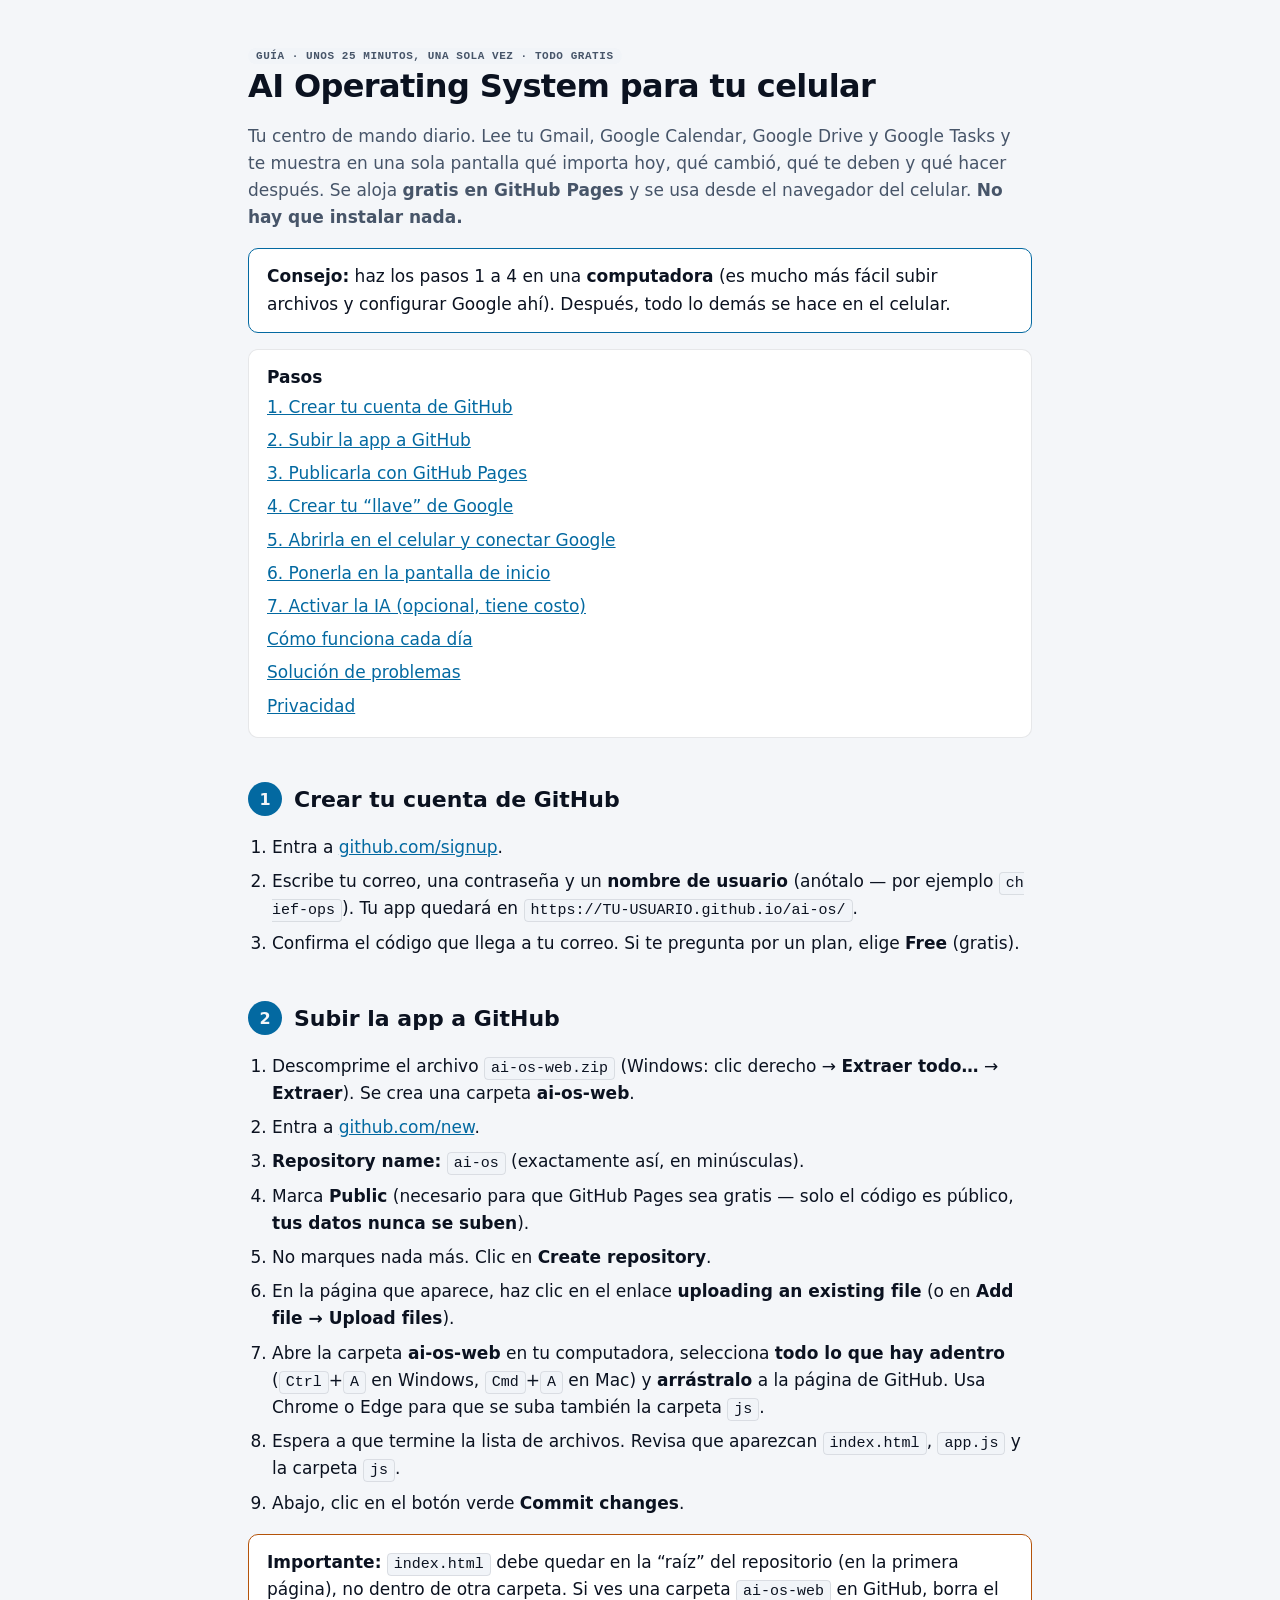
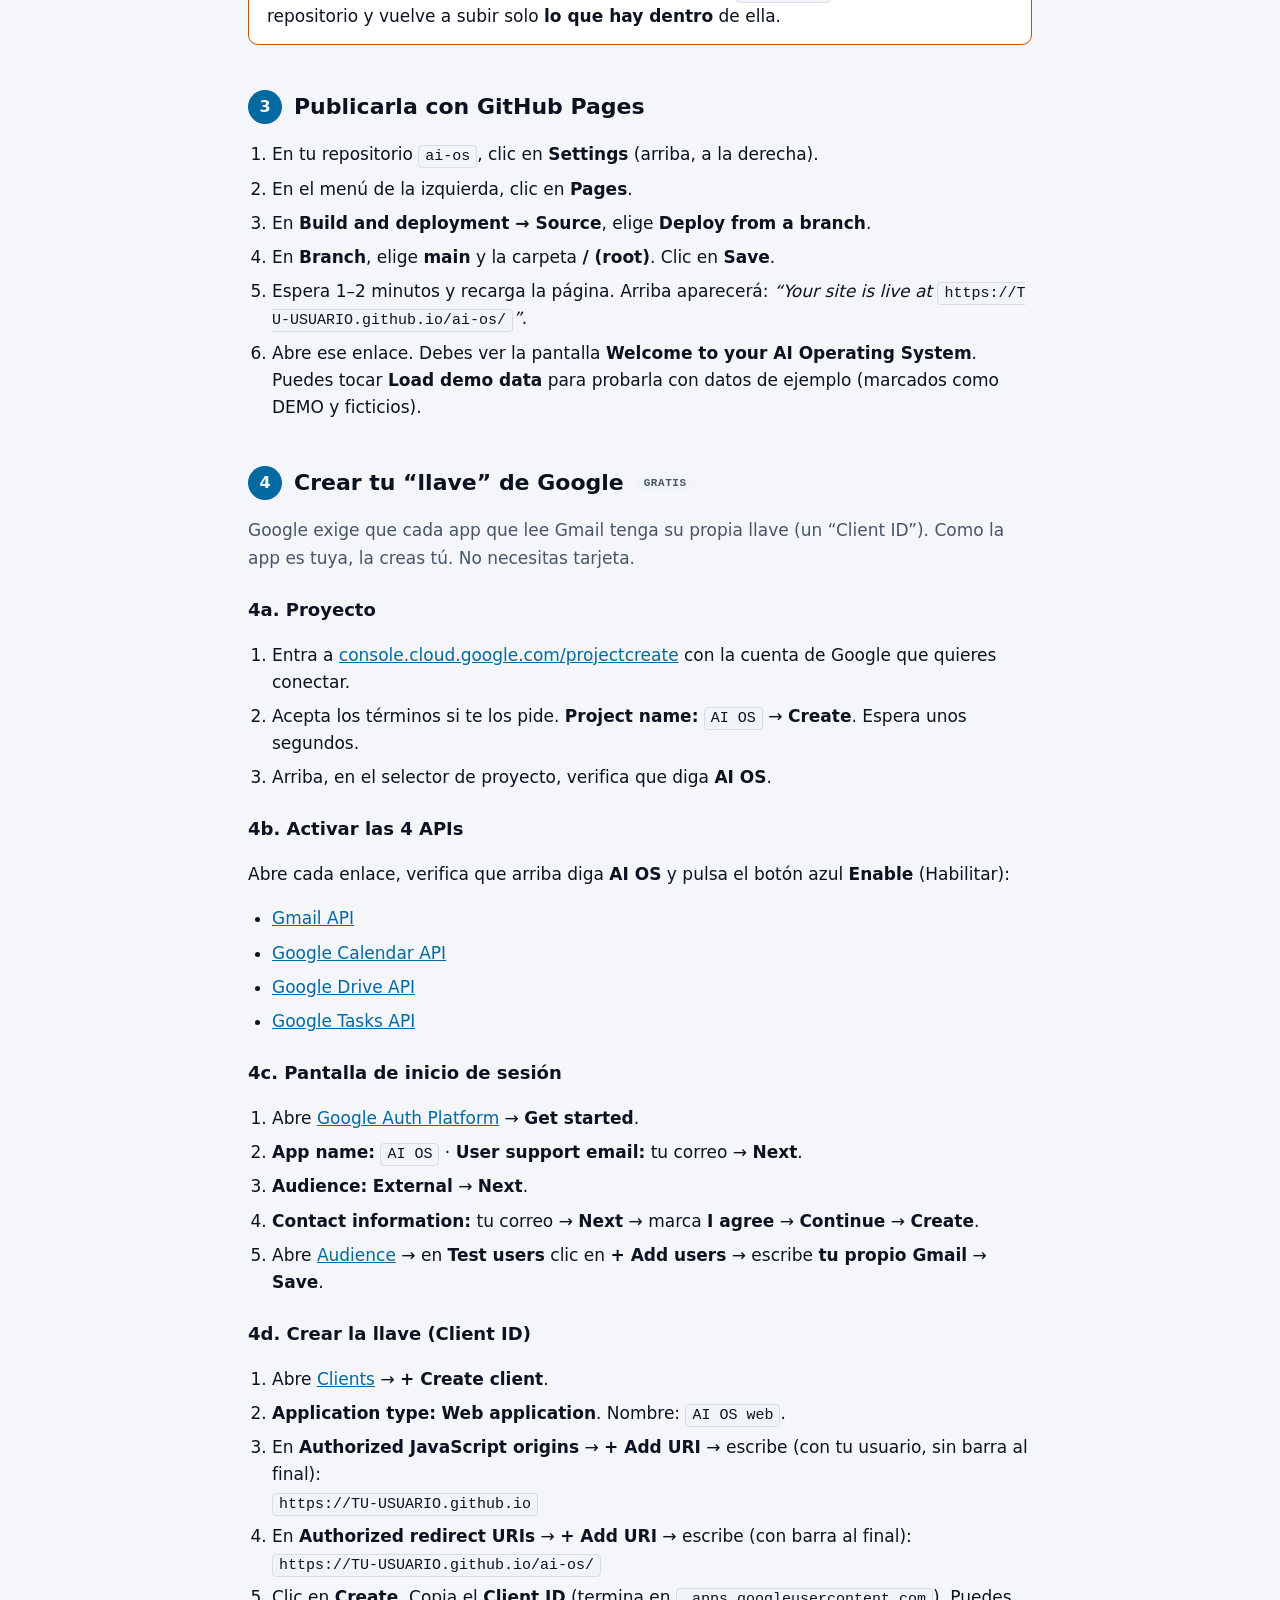
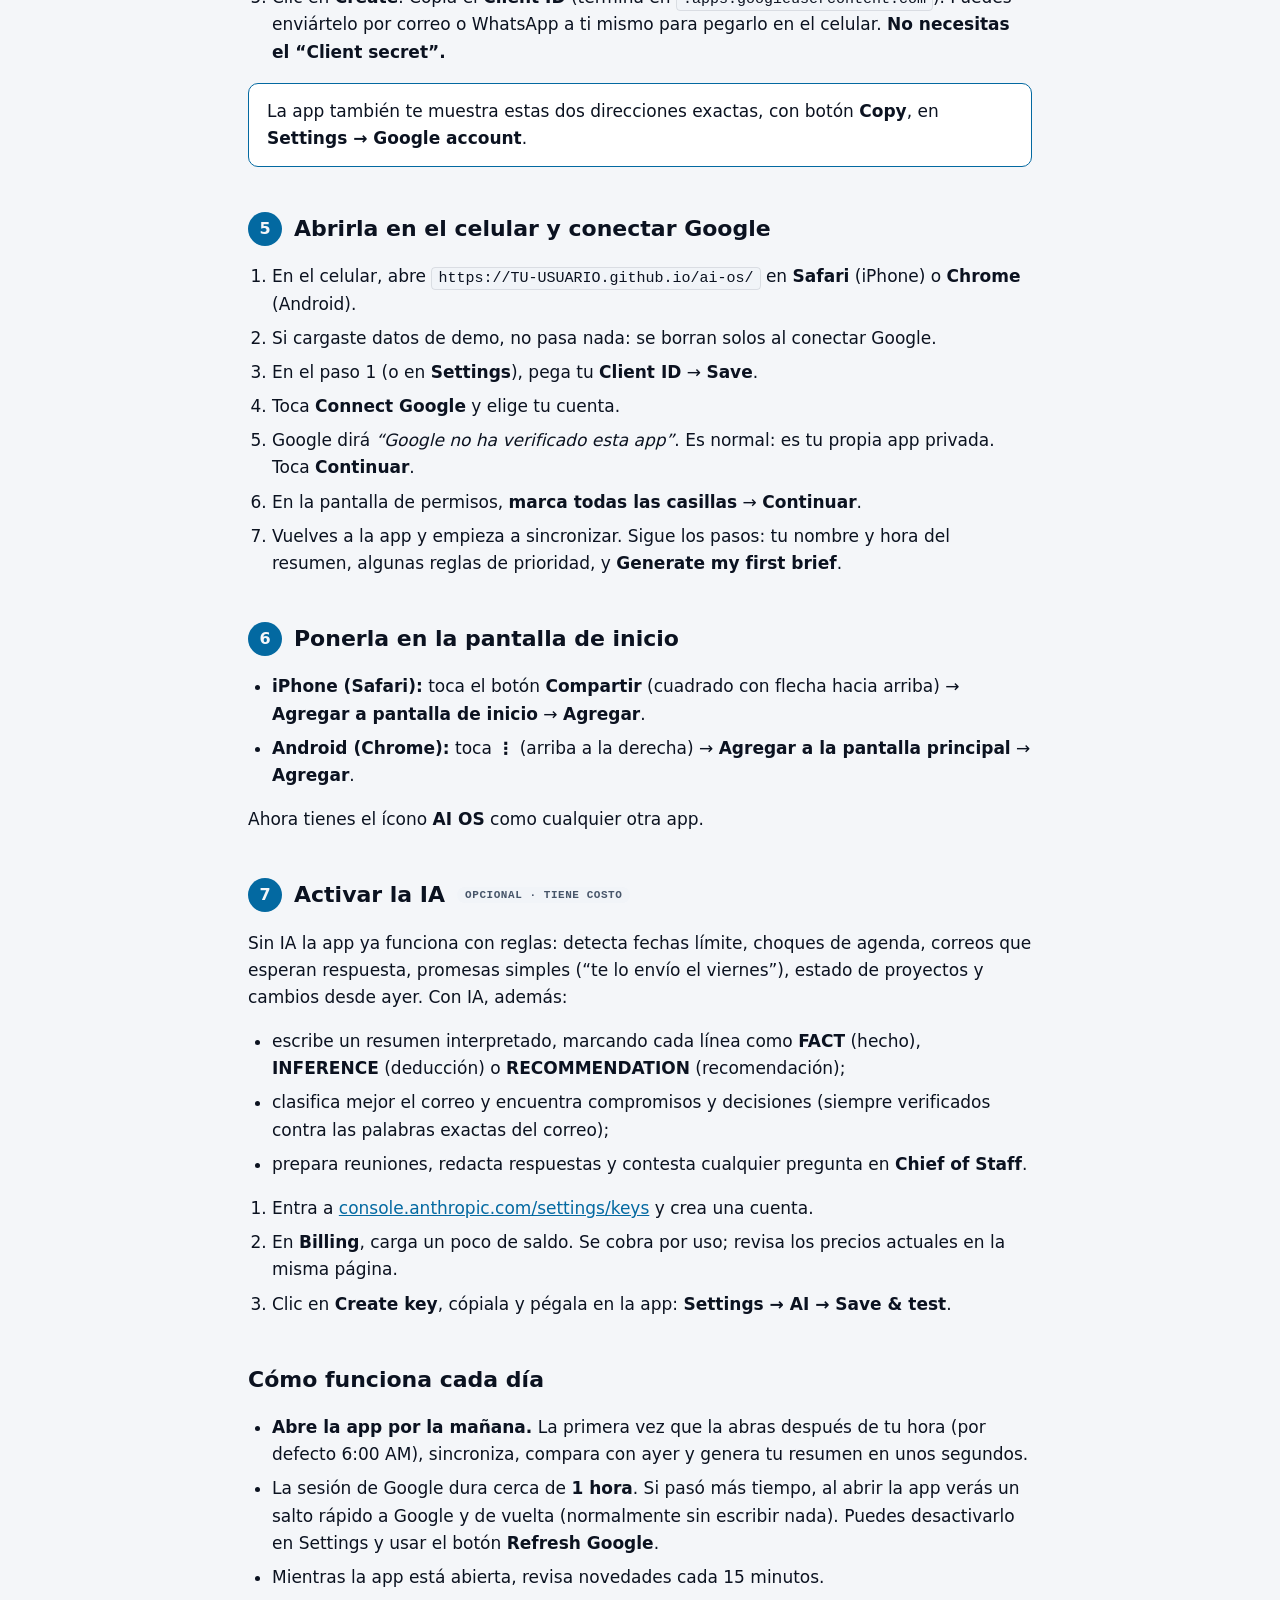
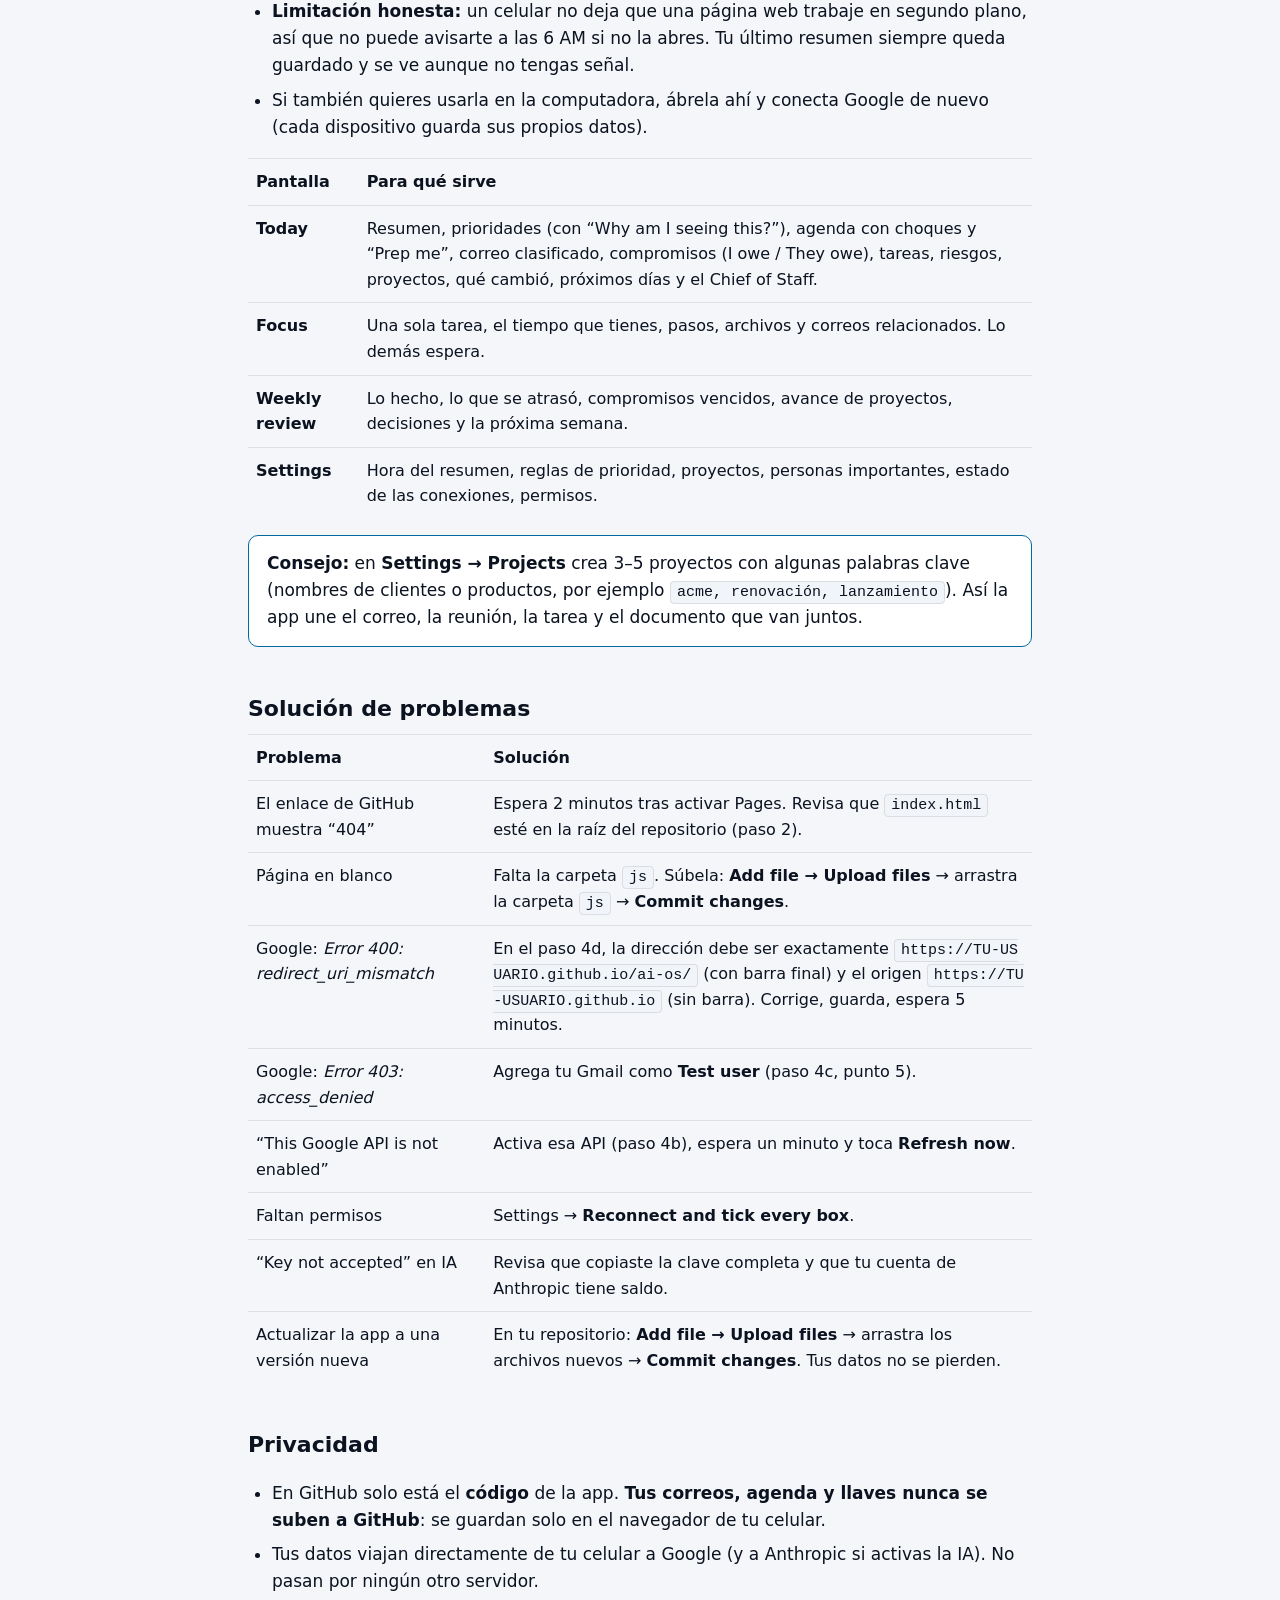
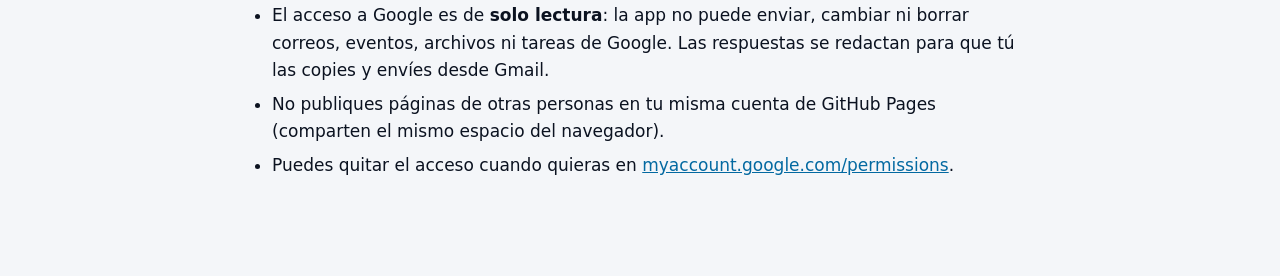
==== GUIA.html @ f46cb082 "Add files via upload" ====
<!doctype html>
<html lang="es">
<head>
<meta charset="utf-8">
<meta name="viewport" content="width=device-width, initial-scale=1">
<title>Guía de instalación — AI Operating System</title>
<style>
:root{--bg:#0A0D14;--s1:#111622;--s2:#182030;--bd:rgba(255,255,255,.09);--tx:#E2E8F0;--mu:#A3B1C4;--pri:#38BDF8;--warn:#FBBF24;color-scheme:dark}
@media (prefers-color-scheme: light){:root{--bg:#F4F6F9;--s1:#FFFFFF;--s2:#F1F4F8;--bd:rgba(15,23,42,.10);--tx:#0B1220;--mu:#475569;--pri:#0369A1;--warn:#B45309;color-scheme:light}}
*{box-sizing:border-box}
body{margin:0;background:var(--bg);color:var(--tx);font:17px/1.6 system-ui,-apple-system,'Segoe UI',sans-serif}
main{max-width:820px;margin:0 auto;padding:40px 18px 80px}
h1{font-size:32px;line-height:1.2;margin:0 0 8px;letter-spacing:-.02em}
h2{font-size:22px;margin:44px 0 8px;display:flex;gap:12px;align-items:center}
h2 .n{display:inline-flex;width:34px;height:34px;border-radius:50%;background:var(--pri);color:var(--bg);font-size:16px;align-items:center;justify-content:center;flex:0 0 auto}
h3{font-size:18px;margin:24px 0 6px}
.mu{color:var(--mu)} a{color:var(--pri)}
ol,ul{padding-left:24px} li{margin:7px 0}
code{font:15px ui-monospace,Consolas,monospace;background:var(--s2);border:1px solid var(--bd);padding:2px 6px;border-radius:4px;word-break:break-all}
.box{background:var(--s1);border:1px solid var(--bd);border-radius:10px;padding:14px 18px;margin:16px 0}
.tip{border-color:var(--pri)} .warn{border-color:var(--warn)}
.tag{display:inline-block;font:600 11px ui-monospace,monospace;letter-spacing:.05em;padding:2px 8px;border-radius:999px;background:var(--s2);color:var(--mu);text-transform:uppercase}
table{border-collapse:collapse;width:100%;font-size:16px} td,th{border-top:1px solid var(--bd);padding:10px 8px;text-align:left;vertical-align:top}
.toc a{display:block;padding:3px 0}
</style>
</head>
<body><main>
<span class="tag">Guía · unos 25 minutos, una sola vez · todo gratis</span>
<h1>AI Operating System para tu celular</h1>
<p class="mu">Tu centro de mando diario. Lee tu Gmail, Google Calendar, Google Drive y Google Tasks y te muestra en una sola pantalla qué importa hoy, qué cambió, qué te deben y qué hacer después. Se aloja <b>gratis en GitHub Pages</b> y se usa desde el navegador del celular. <b>No hay que instalar nada.</b></p>

<div class="box tip"><b>Consejo:</b> haz los pasos 1 a 4 en una <b>computadora</b> (es mucho más fácil subir archivos y configurar Google ahí). Después, todo lo demás se hace en el celular.</div>

<div class="box toc"><b>Pasos</b>
<a href="#github">1. Crear tu cuenta de GitHub</a>
<a href="#subir">2. Subir la app a GitHub</a>
<a href="#pages">3. Publicarla con GitHub Pages</a>
<a href="#google">4. Crear tu “llave” de Google</a>
<a href="#celular">5. Abrirla en el celular y conectar Google</a>
<a href="#inicio">6. Ponerla en la pantalla de inicio</a>
<a href="#ia">7. Activar la IA (opcional, tiene costo)</a>
<a href="#uso">Cómo funciona cada día</a>
<a href="#problemas">Solución de problemas</a>
<a href="#privacidad">Privacidad</a>
</div>

<h2 id="github"><span class="n">1</span>Crear tu cuenta de GitHub</h2>
<ol>
<li>Entra a <a href="https://github.com/signup" target="_blank" rel="noopener">github.com/signup</a>.</li>
<li>Escribe tu correo, una contraseña y un <b>nombre de usuario</b> (anótalo — por ejemplo <code>chief-ops</code>). Tu app quedará en <code>https://TU-USUARIO.github.io/ai-os/</code>.</li>
<li>Confirma el código que llega a tu correo. Si te pregunta por un plan, elige <b>Free</b> (gratis).</li>
</ol>

<h2 id="subir"><span class="n">2</span>Subir la app a GitHub</h2>
<ol>
<li>Descomprime el archivo <code>ai-os-web.zip</code> (Windows: clic derecho → <b>Extraer todo…</b> → <b>Extraer</b>). Se crea una carpeta <b>ai-os-web</b>.</li>
<li>Entra a <a href="https://github.com/new" target="_blank" rel="noopener">github.com/new</a>.</li>
<li><b>Repository name:</b> <code>ai-os</code> (exactamente así, en minúsculas).</li>
<li>Marca <b>Public</b> (necesario para que GitHub Pages sea gratis — solo el código es público, <b>tus datos nunca se suben</b>).</li>
<li>No marques nada más. Clic en <b>Create repository</b>.</li>
<li>En la página que aparece, haz clic en el enlace <b>uploading an existing file</b> (o en <b>Add file → Upload files</b>).</li>
<li>Abre la carpeta <b>ai-os-web</b> en tu computadora, selecciona <b>todo lo que hay adentro</b> (<code>Ctrl</code>+<code>A</code> en Windows, <code>Cmd</code>+<code>A</code> en Mac) y <b>arrástralo</b> a la página de GitHub. Usa Chrome o Edge para que se suba también la carpeta <code>js</code>.</li>
<li>Espera a que termine la lista de archivos. Revisa que aparezcan <code>index.html</code>, <code>app.js</code> y la carpeta <code>js</code>.</li>
<li>Abajo, clic en el botón verde <b>Commit changes</b>.</li>
</ol>
<div class="box warn"><b>Importante:</b> <code>index.html</code> debe quedar en la “raíz” del repositorio (en la primera página), no dentro de otra carpeta. Si ves una carpeta <code>ai-os-web</code> en GitHub, borra el repositorio y vuelve a subir solo <b>lo que hay dentro</b> de ella.</div>

<h2 id="pages"><span class="n">3</span>Publicarla con GitHub Pages</h2>
<ol>
<li>En tu repositorio <code>ai-os</code>, clic en <b>Settings</b> (arriba, a la derecha).</li>
<li>En el menú de la izquierda, clic en <b>Pages</b>.</li>
<li>En <b>Build and deployment → Source</b>, elige <b>Deploy from a branch</b>.</li>
<li>En <b>Branch</b>, elige <b>main</b> y la carpeta <b>/ (root)</b>. Clic en <b>Save</b>.</li>
<li>Espera 1–2 minutos y recarga la página. Arriba aparecerá: <i>“Your site is live at <code>https://TU-USUARIO.github.io/ai-os/</code>”</i>.</li>
<li>Abre ese enlace. Debes ver la pantalla <b>Welcome to your AI Operating System</b>. Puedes tocar <b>Load demo data</b> para probarla con datos de ejemplo (marcados como DEMO y ficticios).</li>
</ol>

<h2 id="google"><span class="n">4</span>Crear tu “llave” de Google <span class="tag">gratis</span></h2>
<p class="mu">Google exige que cada app que lee Gmail tenga su propia llave (un “Client ID”). Como la app es tuya, la creas tú. No necesitas tarjeta.</p>
<h3>4a. Proyecto</h3>
<ol>
<li>Entra a <a href="https://console.cloud.google.com/projectcreate" target="_blank" rel="noopener">console.cloud.google.com/projectcreate</a> con la cuenta de Google que quieres conectar.</li>
<li>Acepta los términos si te los pide. <b>Project name:</b> <code>AI OS</code> → <b>Create</b>. Espera unos segundos.</li>
<li>Arriba, en el selector de proyecto, verifica que diga <b>AI OS</b>.</li>
</ol>
<h3>4b. Activar las 4 APIs</h3>
<p>Abre cada enlace, verifica que arriba diga <b>AI OS</b> y pulsa el botón azul <b>Enable</b> (Habilitar):</p>
<ul>
<li><a href="https://console.cloud.google.com/apis/library/gmail.googleapis.com" target="_blank" rel="noopener">Gmail API</a></li>
<li><a href="https://console.cloud.google.com/apis/library/calendar-json.googleapis.com" target="_blank" rel="noopener">Google Calendar API</a></li>
<li><a href="https://console.cloud.google.com/apis/library/drive.googleapis.com" target="_blank" rel="noopener">Google Drive API</a></li>
<li><a href="https://console.cloud.google.com/apis/library/tasks.googleapis.com" target="_blank" rel="noopener">Google Tasks API</a></li>
</ul>
<h3>4c. Pantalla de inicio de sesión</h3>
<ol>
<li>Abre <a href="https://console.cloud.google.com/auth/overview" target="_blank" rel="noopener">Google Auth Platform</a> → <b>Get started</b>.</li>
<li><b>App name:</b> <code>AI OS</code> · <b>User support email:</b> tu correo → <b>Next</b>.</li>
<li><b>Audience:</b> <b>External</b> → <b>Next</b>.</li>
<li><b>Contact information:</b> tu correo → <b>Next</b> → marca <b>I agree</b> → <b>Continue</b> → <b>Create</b>.</li>
<li>Abre <a href="https://console.cloud.google.com/auth/audience" target="_blank" rel="noopener">Audience</a> → en <b>Test users</b> clic en <b>+ Add users</b> → escribe <b>tu propio Gmail</b> → <b>Save</b>.</li>
</ol>
<h3>4d. Crear la llave (Client ID)</h3>
<ol>
<li>Abre <a href="https://console.cloud.google.com/auth/clients" target="_blank" rel="noopener">Clients</a> → <b>+ Create client</b>.</li>
<li><b>Application type:</b> <b>Web application</b>. Nombre: <code>AI OS web</code>.</li>
<li>En <b>Authorized JavaScript origins</b> → <b>+ Add URI</b> → escribe (con tu usuario, sin barra al final):<br><code>https://TU-USUARIO.github.io</code></li>
<li>En <b>Authorized redirect URIs</b> → <b>+ Add URI</b> → escribe (con barra al final):<br><code>https://TU-USUARIO.github.io/ai-os/</code></li>
<li>Clic en <b>Create</b>. Copia el <b>Client ID</b> (termina en <code>.apps.googleusercontent.com</code>). Puedes enviártelo por correo o WhatsApp a ti mismo para pegarlo en el celular. <b>No necesitas el “Client secret”.</b></li>
</ol>
<div class="box tip">La app también te muestra estas dos direcciones exactas, con botón <b>Copy</b>, en <b>Settings → Google account</b>.</div>

<h2 id="celular"><span class="n">5</span>Abrirla en el celular y conectar Google</h2>
<ol>
<li>En el celular, abre <code>https://TU-USUARIO.github.io/ai-os/</code> en <b>Safari</b> (iPhone) o <b>Chrome</b> (Android).</li>
<li>Si cargaste datos de demo, no pasa nada: se borran solos al conectar Google.</li>
<li>En el paso 1 (o en <b>Settings</b>), pega tu <b>Client ID</b> → <b>Save</b>.</li>
<li>Toca <b>Connect Google</b> y elige tu cuenta.</li>
<li>Google dirá <i>“Google no ha verificado esta app”</i>. Es normal: es tu propia app privada. Toca <b>Continuar</b>.</li>
<li>En la pantalla de permisos, <b>marca todas las casillas</b> → <b>Continuar</b>.</li>
<li>Vuelves a la app y empieza a sincronizar. Sigue los pasos: tu nombre y hora del resumen, algunas reglas de prioridad, y <b>Generate my first brief</b>.</li>
</ol>

<h2 id="inicio"><span class="n">6</span>Ponerla en la pantalla de inicio</h2>
<ul>
<li><b>iPhone (Safari):</b> toca el botón <b>Compartir</b> (cuadrado con flecha hacia arriba) → <b>Agregar a pantalla de inicio</b> → <b>Agregar</b>.</li>
<li><b>Android (Chrome):</b> toca <b>⋮</b> (arriba a la derecha) → <b>Agregar a la pantalla principal</b> → <b>Agregar</b>.</li>
</ul>
<p>Ahora tienes el ícono <b>AI OS</b> como cualquier otra app.</p>

<h2 id="ia"><span class="n">7</span>Activar la IA <span class="tag">opcional · tiene costo</span></h2>
<p>Sin IA la app ya funciona con reglas: detecta fechas límite, choques de agenda, correos que esperan respuesta, promesas simples (“te lo envío el viernes”), estado de proyectos y cambios desde ayer. Con IA, además:</p>
<ul><li>escribe un resumen interpretado, marcando cada línea como <b>FACT</b> (hecho), <b>INFERENCE</b> (deducción) o <b>RECOMMENDATION</b> (recomendación);</li><li>clasifica mejor el correo y encuentra compromisos y decisiones (siempre verificados contra las palabras exactas del correo);</li><li>prepara reuniones, redacta respuestas y contesta cualquier pregunta en <b>Chief of Staff</b>.</li></ul>
<ol>
<li>Entra a <a href="https://console.anthropic.com/settings/keys" target="_blank" rel="noopener">console.anthropic.com/settings/keys</a> y crea una cuenta.</li>
<li>En <b>Billing</b>, carga un poco de saldo. Se cobra por uso; revisa los precios actuales en la misma página.</li>
<li>Clic en <b>Create key</b>, cópiala y pégala en la app: <b>Settings → AI → Save &amp; test</b>.</li>
</ol>

<h2 id="uso">Cómo funciona cada día</h2>
<ul>
<li><b>Abre la app por la mañana.</b> La primera vez que la abras después de tu hora (por defecto 6:00 AM), sincroniza, compara con ayer y genera tu resumen en unos segundos.</li>
<li>La sesión de Google dura cerca de <b>1 hora</b>. Si pasó más tiempo, al abrir la app verás un salto rápido a Google y de vuelta (normalmente sin escribir nada). Puedes desactivarlo en Settings y usar el botón <b>Refresh Google</b>.</li>
<li>Mientras la app está abierta, revisa novedades cada 15 minutos.</li>
<li><b>Limitación honesta:</b> un celular no deja que una página web trabaje en segundo plano, así que no puede avisarte a las 6 AM si no la abres. Tu último resumen siempre queda guardado y se ve aunque no tengas señal.</li>
<li>Si también quieres usarla en la computadora, ábrela ahí y conecta Google de nuevo (cada dispositivo guarda sus propios datos).</li>
</ul>
<table>
<tr><th>Pantalla</th><th>Para qué sirve</th></tr>
<tr><td><b>Today</b></td><td>Resumen, prioridades (con “Why am I seeing this?”), agenda con choques y “Prep me”, correo clasificado, compromisos (I owe / They owe), tareas, riesgos, proyectos, qué cambió, próximos días y el Chief of Staff.</td></tr>
<tr><td><b>Focus</b></td><td>Una sola tarea, el tiempo que tienes, pasos, archivos y correos relacionados. Lo demás espera.</td></tr>
<tr><td><b>Weekly review</b></td><td>Lo hecho, lo que se atrasó, compromisos vencidos, avance de proyectos, decisiones y la próxima semana.</td></tr>
<tr><td><b>Settings</b></td><td>Hora del resumen, reglas de prioridad, proyectos, personas importantes, estado de las conexiones, permisos.</td></tr>
</table>
<div class="box tip"><b>Consejo:</b> en <b>Settings → Projects</b> crea 3–5 proyectos con algunas palabras clave (nombres de clientes o productos, por ejemplo <code>acme, renovación, lanzamiento</code>). Así la app une el correo, la reunión, la tarea y el documento que van juntos.</div>

<h2 id="problemas">Solución de problemas</h2>
<table>
<tr><th>Problema</th><th>Solución</th></tr>
<tr><td>El enlace de GitHub muestra “404”</td><td>Espera 2 minutos tras activar Pages. Revisa que <code>index.html</code> esté en la raíz del repositorio (paso 2).</td></tr>
<tr><td>Página en blanco</td><td>Falta la carpeta <code>js</code>. Súbela: <b>Add file → Upload files</b> → arrastra la carpeta <code>js</code> → <b>Commit changes</b>.</td></tr>
<tr><td>Google: <i>Error 400: redirect_uri_mismatch</i></td><td>En el paso 4d, la dirección debe ser exactamente <code>https://TU-USUARIO.github.io/ai-os/</code> (con barra final) y el origen <code>https://TU-USUARIO.github.io</code> (sin barra). Corrige, guarda, espera 5 minutos.</td></tr>
<tr><td>Google: <i>Error 403: access_denied</i></td><td>Agrega tu Gmail como <b>Test user</b> (paso 4c, punto 5).</td></tr>
<tr><td>“This Google API is not enabled”</td><td>Activa esa API (paso 4b), espera un minuto y toca <b>Refresh now</b>.</td></tr>
<tr><td>Faltan permisos</td><td>Settings → <b>Reconnect and tick every box</b>.</td></tr>
<tr><td>“Key not accepted” en IA</td><td>Revisa que copiaste la clave completa y que tu cuenta de Anthropic tiene saldo.</td></tr>
<tr><td>Actualizar la app a una versión nueva</td><td>En tu repositorio: <b>Add file → Upload files</b> → arrastra los archivos nuevos → <b>Commit changes</b>. Tus datos no se pierden.</td></tr>
</table>

<h2 id="privacidad">Privacidad</h2>
<ul>
<li>En GitHub solo está el <b>código</b> de la app. <b>Tus correos, agenda y llaves nunca se suben a GitHub</b>: se guardan solo en el navegador de tu celular.</li>
<li>Tus datos viajan directamente de tu celular a Google (y a Anthropic si activas la IA). No pasan por ningún otro servidor.</li>
<li>El acceso a Google es de <b>solo lectura</b>: la app no puede enviar, cambiar ni borrar correos, eventos, archivos ni tareas de Google. Las respuestas se redactan para que tú las copies y envíes desde Gmail.</li>
<li>No publiques páginas de otras personas en tu misma cuenta de GitHub Pages (comparten el mismo espacio del navegador).</li>
<li>Puedes quitar el acceso cuando quieras en <a href="https://myaccount.google.com/permissions" target="_blank" rel="noopener">myaccount.google.com/permissions</a>.</li>
</ul>
</main></body></html>
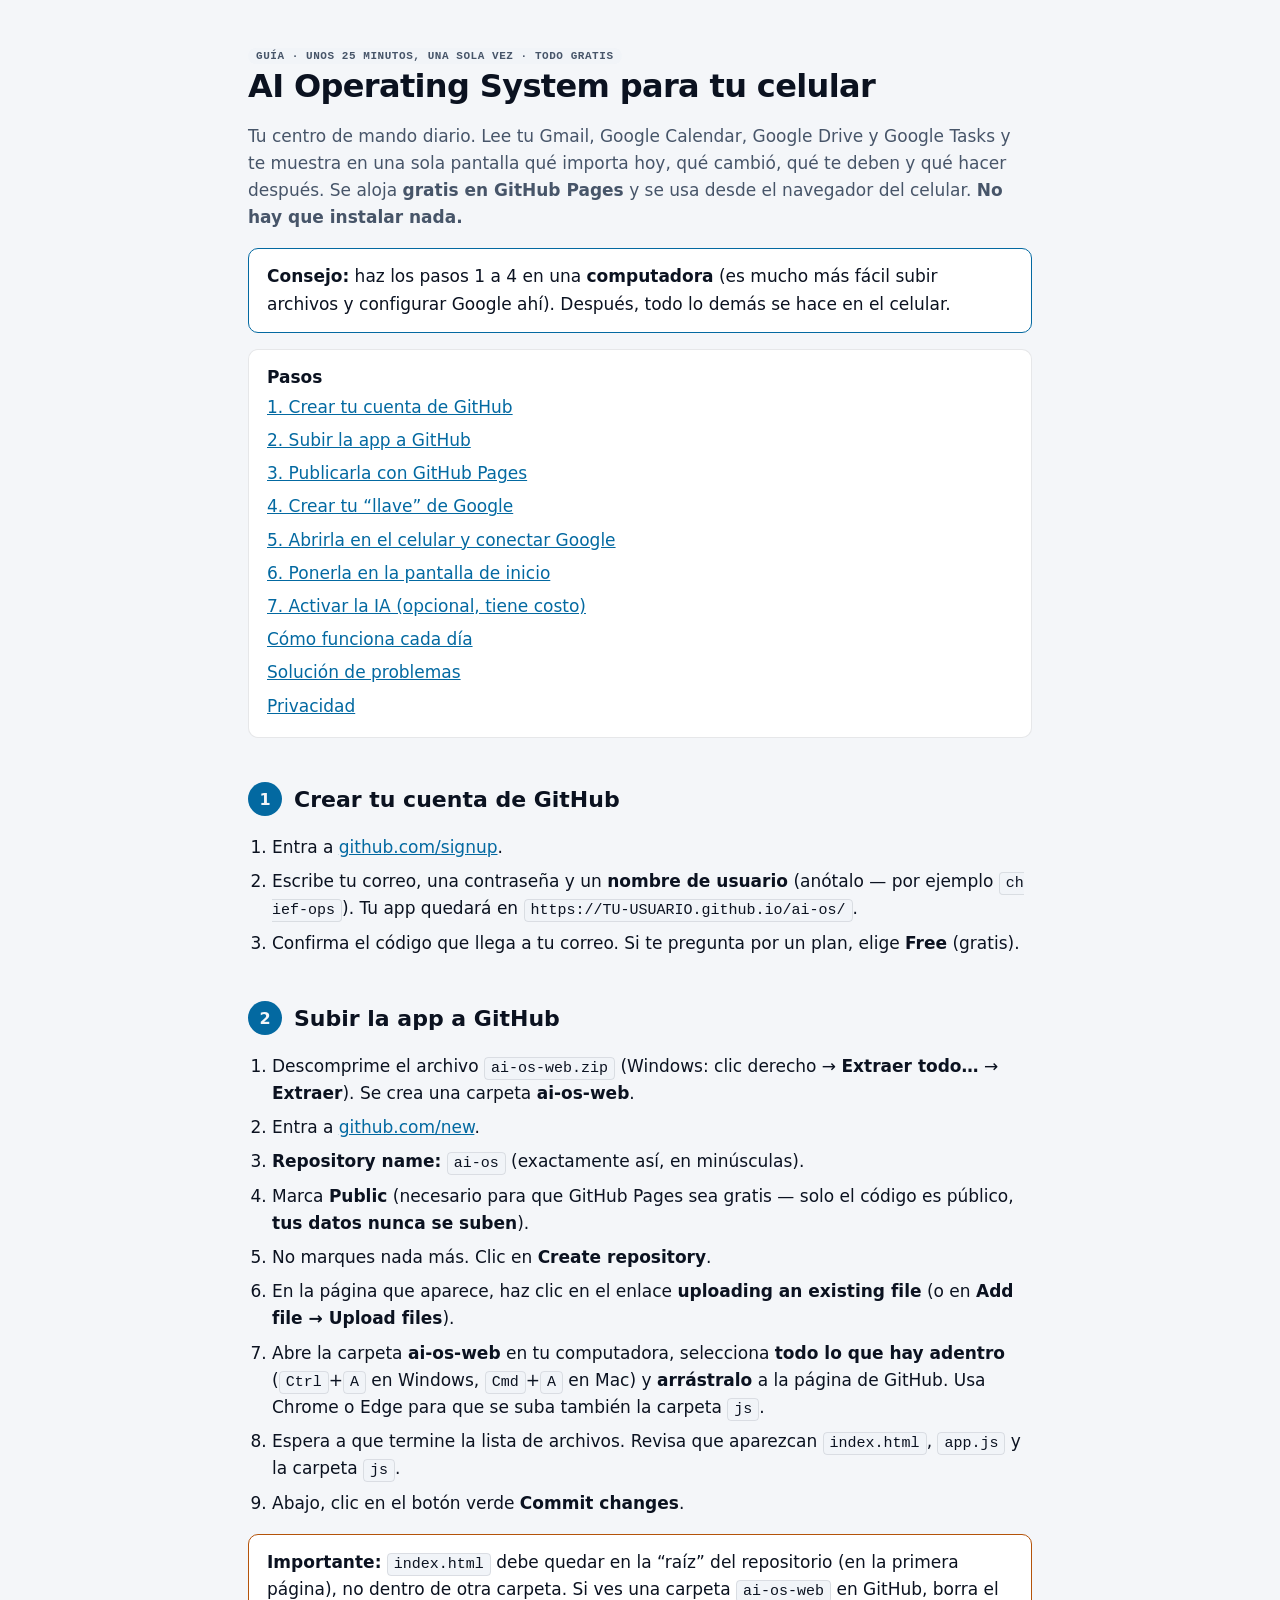
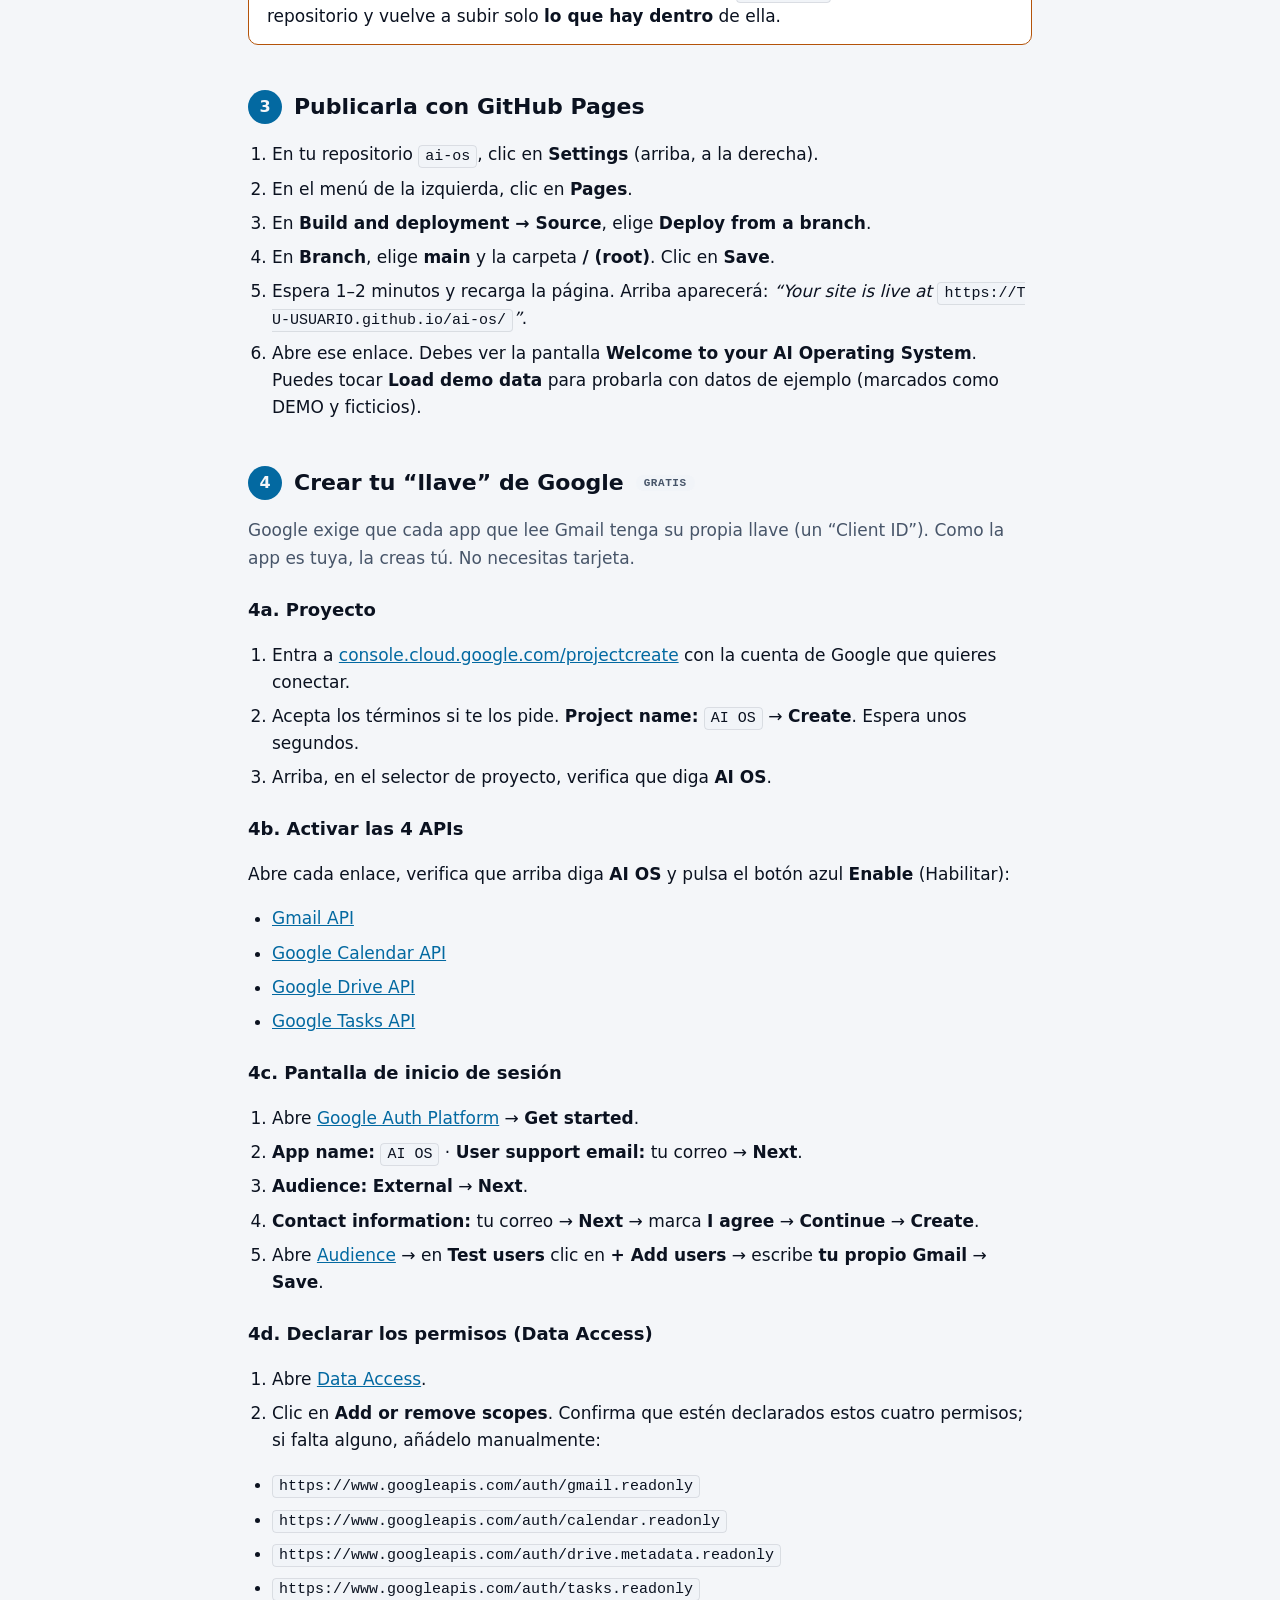
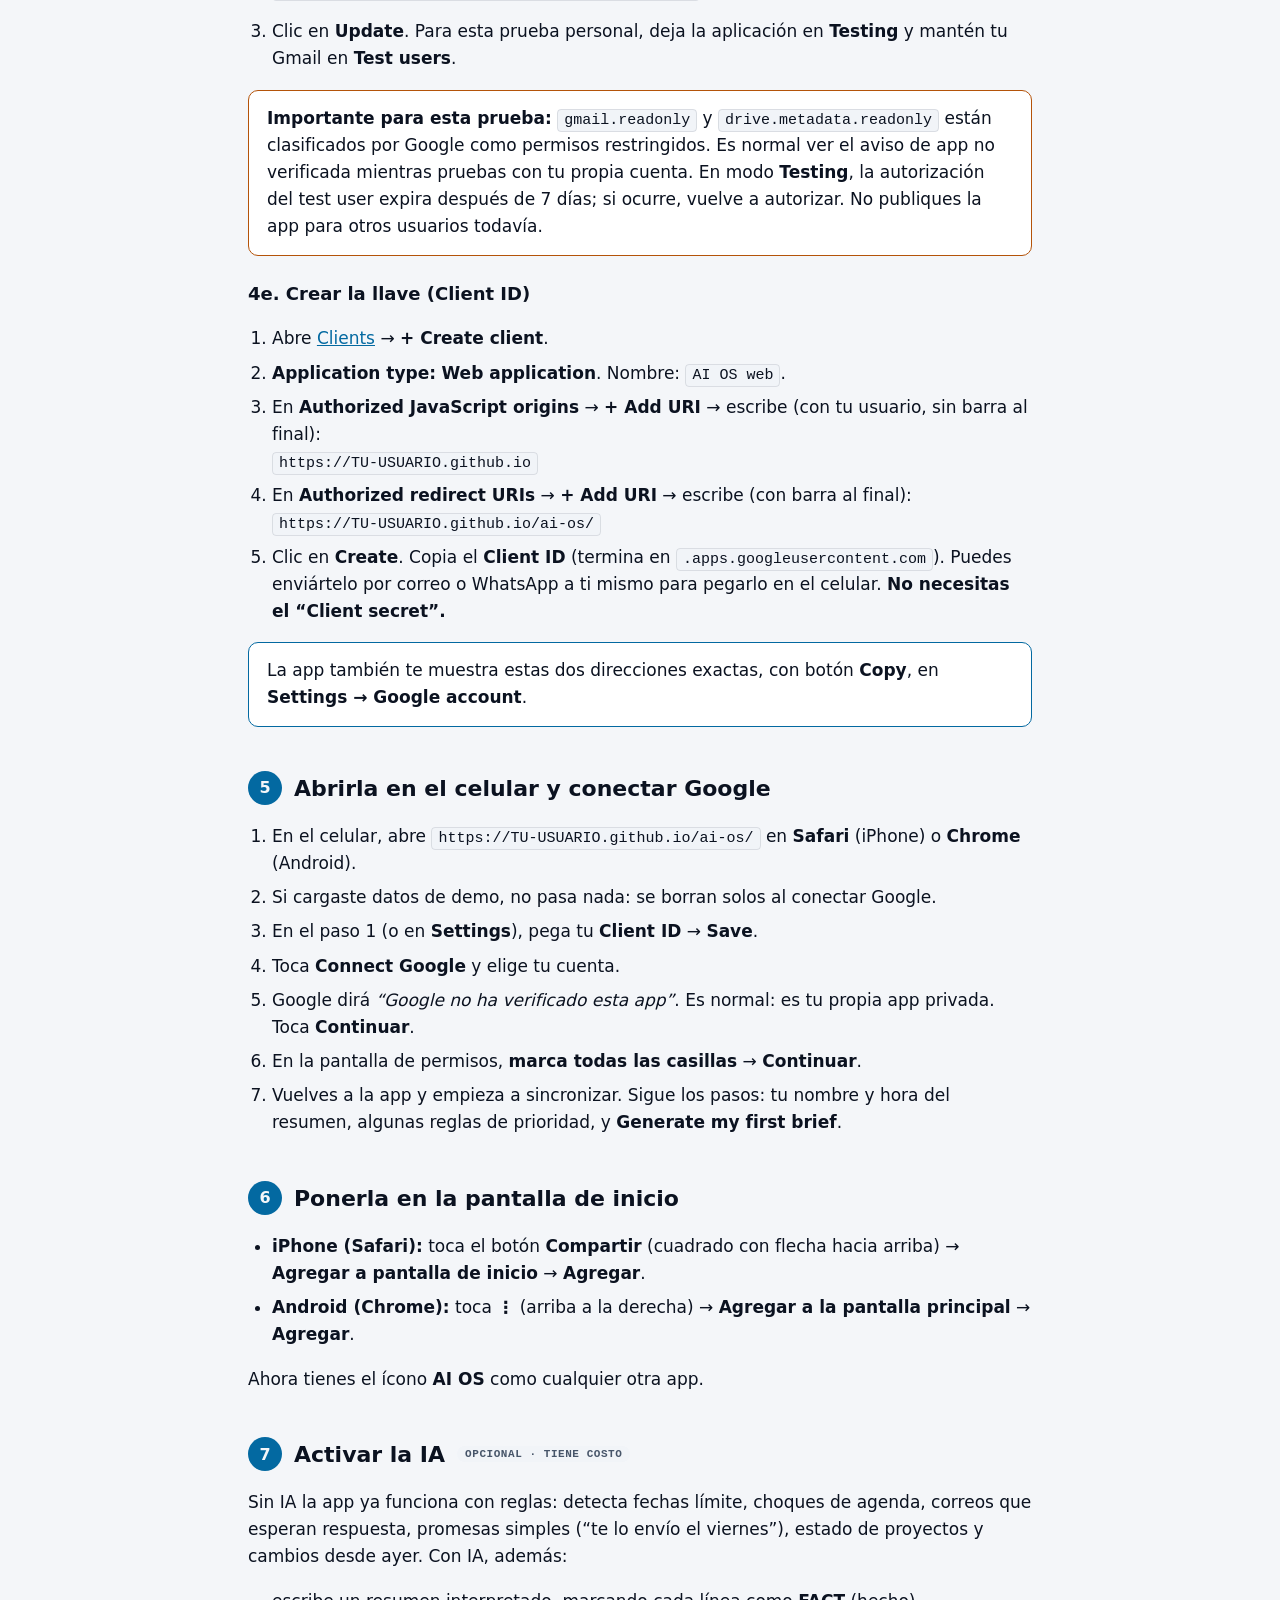
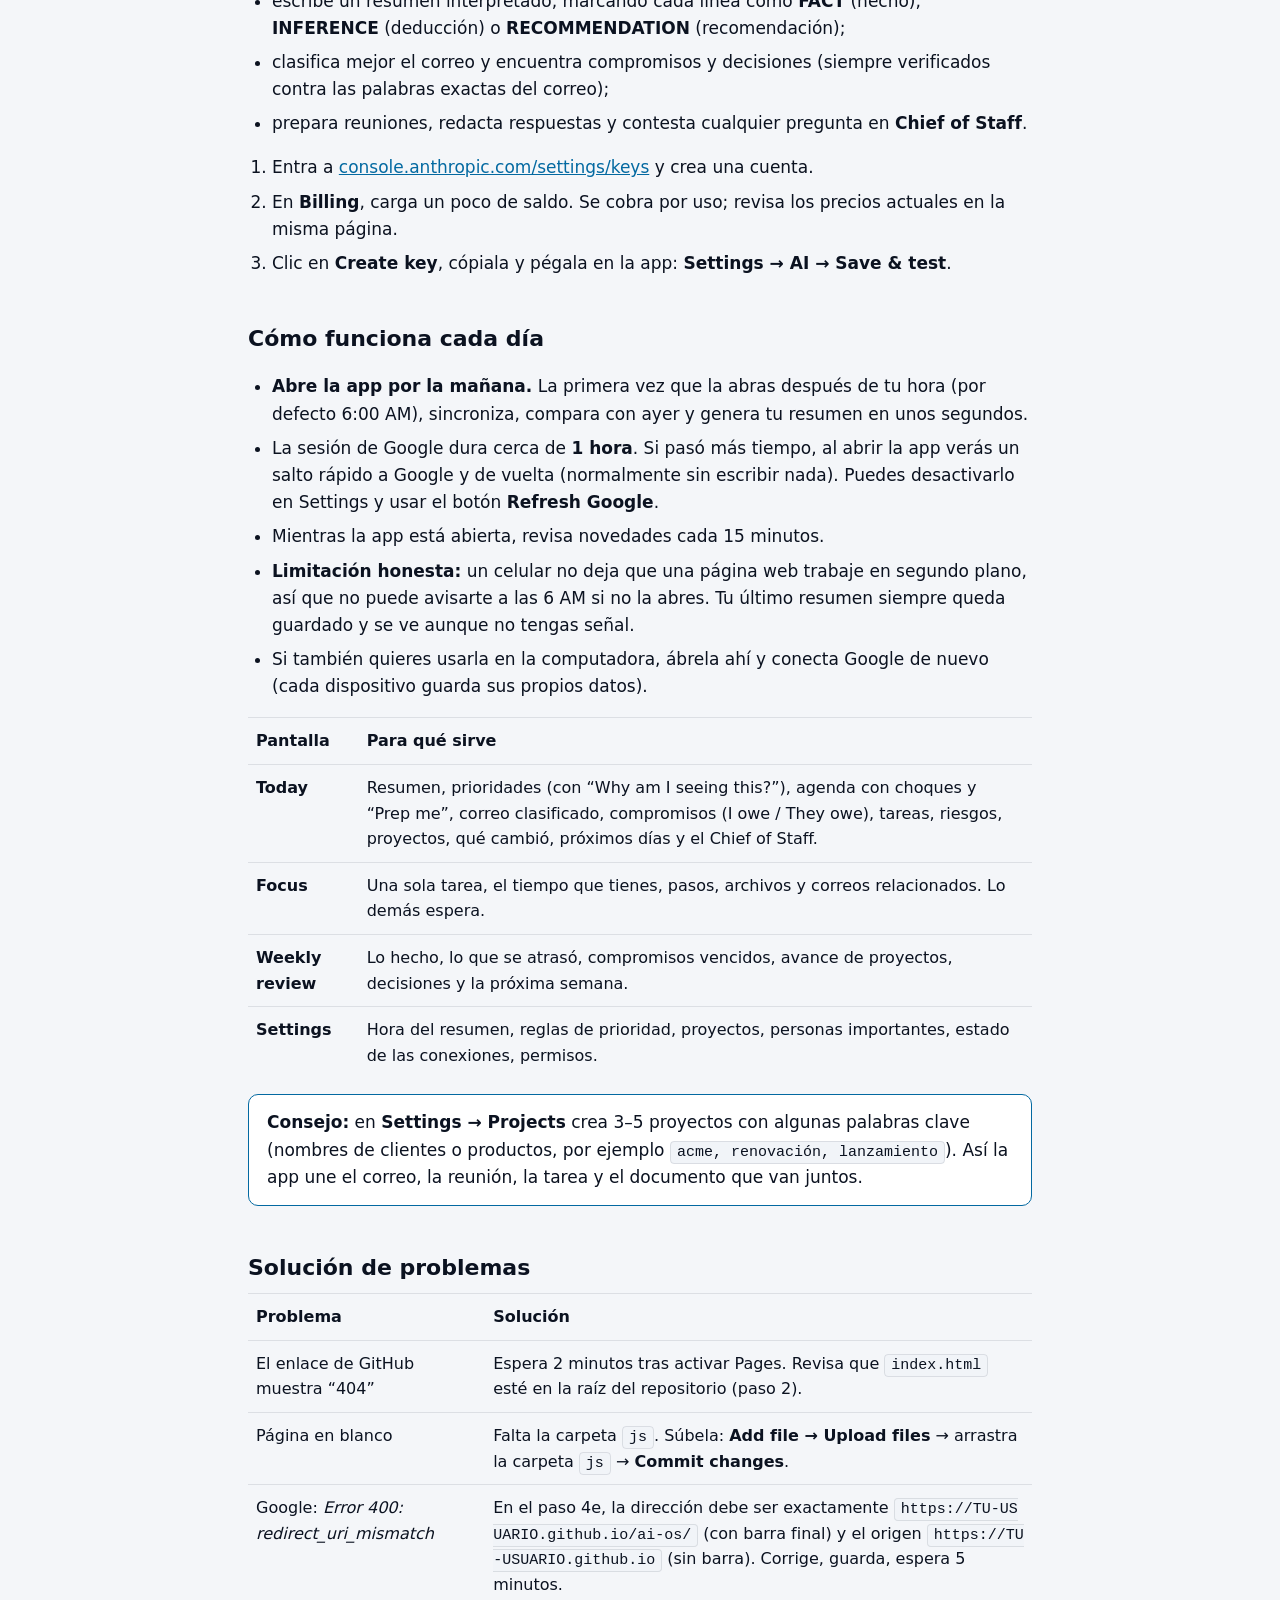
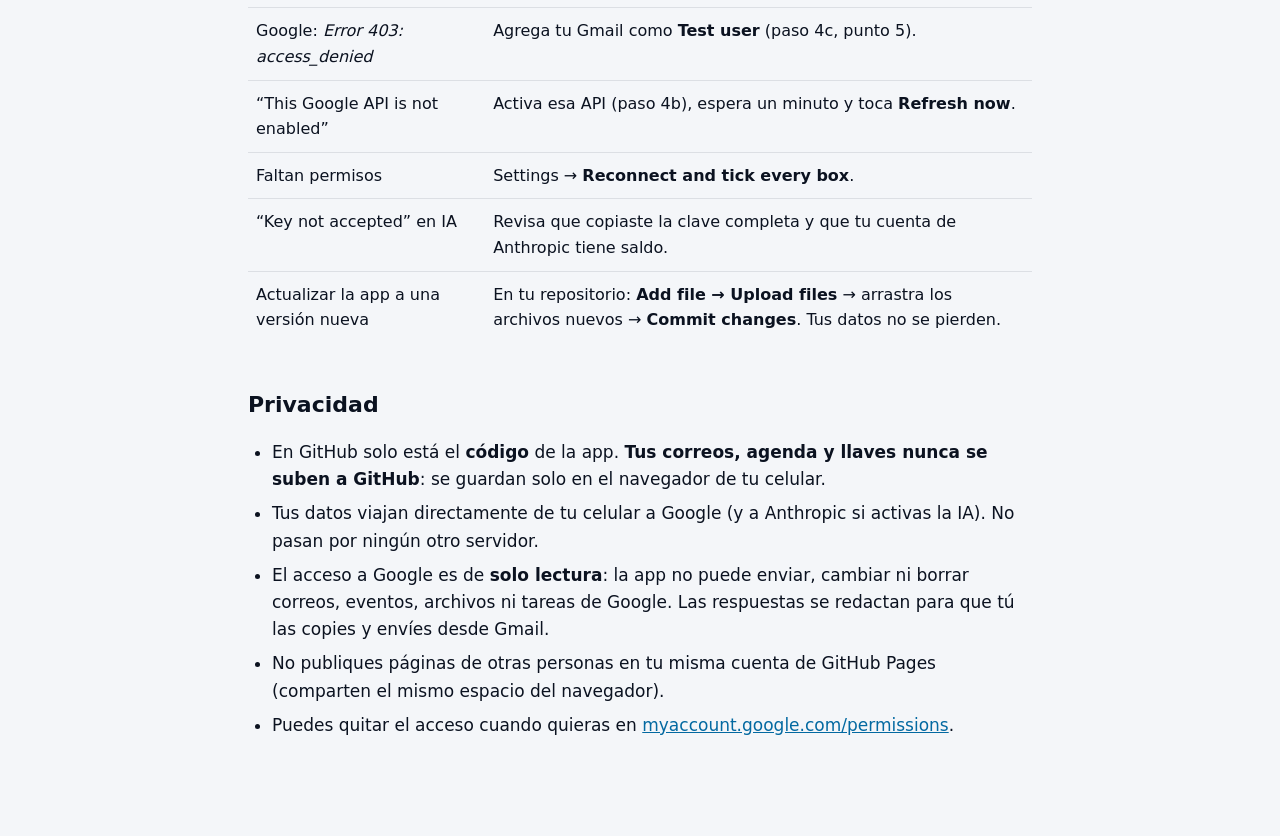
==== commit a320eba2: "Update Google OAuth setup guide for current Auth Platform" ====
--- a/GUIA.html
+++ b/GUIA.html
@@ -99,7 +99,23 @@
 <li><b>Contact information:</b> tu correo → <b>Next</b> → marca <b>I agree</b> → <b>Continue</b> → <b>Create</b>.</li>
 <li>Abre <a href="https://console.cloud.google.com/auth/audience" target="_blank" rel="noopener">Audience</a> → en <b>Test users</b> clic en <b>+ Add users</b> → escribe <b>tu propio Gmail</b> → <b>Save</b>.</li>
 </ol>
-<h3>4d. Crear la llave (Client ID)</h3>
+<h3>4d. Declarar los permisos (Data Access)</h3>
+<ol>
+<li>Abre <a href="https://console.cloud.google.com/auth/scopes" target="_blank" rel="noopener">Data Access</a>.</li>
+<li>Clic en <b>Add or remove scopes</b>. Confirma que estén declarados estos cuatro permisos; si falta alguno, añádelo manualmente:</li>
+</ol>
+<ul>
+<li><code>https://www.googleapis.com/auth/gmail.readonly</code></li>
+<li><code>https://www.googleapis.com/auth/calendar.readonly</code></li>
+<li><code>https://www.googleapis.com/auth/drive.metadata.readonly</code></li>
+<li><code>https://www.googleapis.com/auth/tasks.readonly</code></li>
+</ul>
+<ol start="3">
+<li>Clic en <b>Update</b>. Para esta prueba personal, deja la aplicación en <b>Testing</b> y mantén tu Gmail en <b>Test users</b>.</li>
+</ol>
+<div class="box warn"><b>Importante para esta prueba:</b> <code>gmail.readonly</code> y <code>drive.metadata.readonly</code> están clasificados por Google como permisos restringidos. Es normal ver el aviso de app no verificada mientras pruebas con tu propia cuenta. En modo <b>Testing</b>, la autorización del test user expira después de 7 días; si ocurre, vuelve a autorizar. No publiques la app para otros usuarios todavía.</div>
+
+<h3>4e. Crear la llave (Client ID)</h3>
 <ol>
 <li>Abre <a href="https://console.cloud.google.com/auth/clients" target="_blank" rel="noopener">Clients</a> → <b>+ Create client</b>.</li>
 <li><b>Application type:</b> <b>Web application</b>. Nombre: <code>AI OS web</code>.</li>
@@ -158,7 +174,7 @@
 <tr><th>Problema</th><th>Solución</th></tr>
 <tr><td>El enlace de GitHub muestra “404”</td><td>Espera 2 minutos tras activar Pages. Revisa que <code>index.html</code> esté en la raíz del repositorio (paso 2).</td></tr>
 <tr><td>Página en blanco</td><td>Falta la carpeta <code>js</code>. Súbela: <b>Add file → Upload files</b> → arrastra la carpeta <code>js</code> → <b>Commit changes</b>.</td></tr>
-<tr><td>Google: <i>Error 400: redirect_uri_mismatch</i></td><td>En el paso 4d, la dirección debe ser exactamente <code>https://TU-USUARIO.github.io/ai-os/</code> (con barra final) y el origen <code>https://TU-USUARIO.github.io</code> (sin barra). Corrige, guarda, espera 5 minutos.</td></tr>
+<tr><td>Google: <i>Error 400: redirect_uri_mismatch</i></td><td>En el paso 4e, la dirección debe ser exactamente <code>https://TU-USUARIO.github.io/ai-os/</code> (con barra final) y el origen <code>https://TU-USUARIO.github.io</code> (sin barra). Corrige, guarda, espera 5 minutos.</td></tr>
 <tr><td>Google: <i>Error 403: access_denied</i></td><td>Agrega tu Gmail como <b>Test user</b> (paso 4c, punto 5).</td></tr>
 <tr><td>“This Google API is not enabled”</td><td>Activa esa API (paso 4b), espera un minuto y toca <b>Refresh now</b>.</td></tr>
 <tr><td>Faltan permisos</td><td>Settings → <b>Reconnect and tick every box</b>.</td></tr>
@@ -174,4 +190,4 @@
 <li>No publiques páginas de otras personas en tu misma cuenta de GitHub Pages (comparten el mismo espacio del navegador).</li>
 <li>Puedes quitar el acceso cuando quieras en <a href="https://myaccount.google.com/permissions" target="_blank" rel="noopener">myaccount.google.com/permissions</a>.</li>
 </ul>
-</main></body></html>
+</main></body></html>
